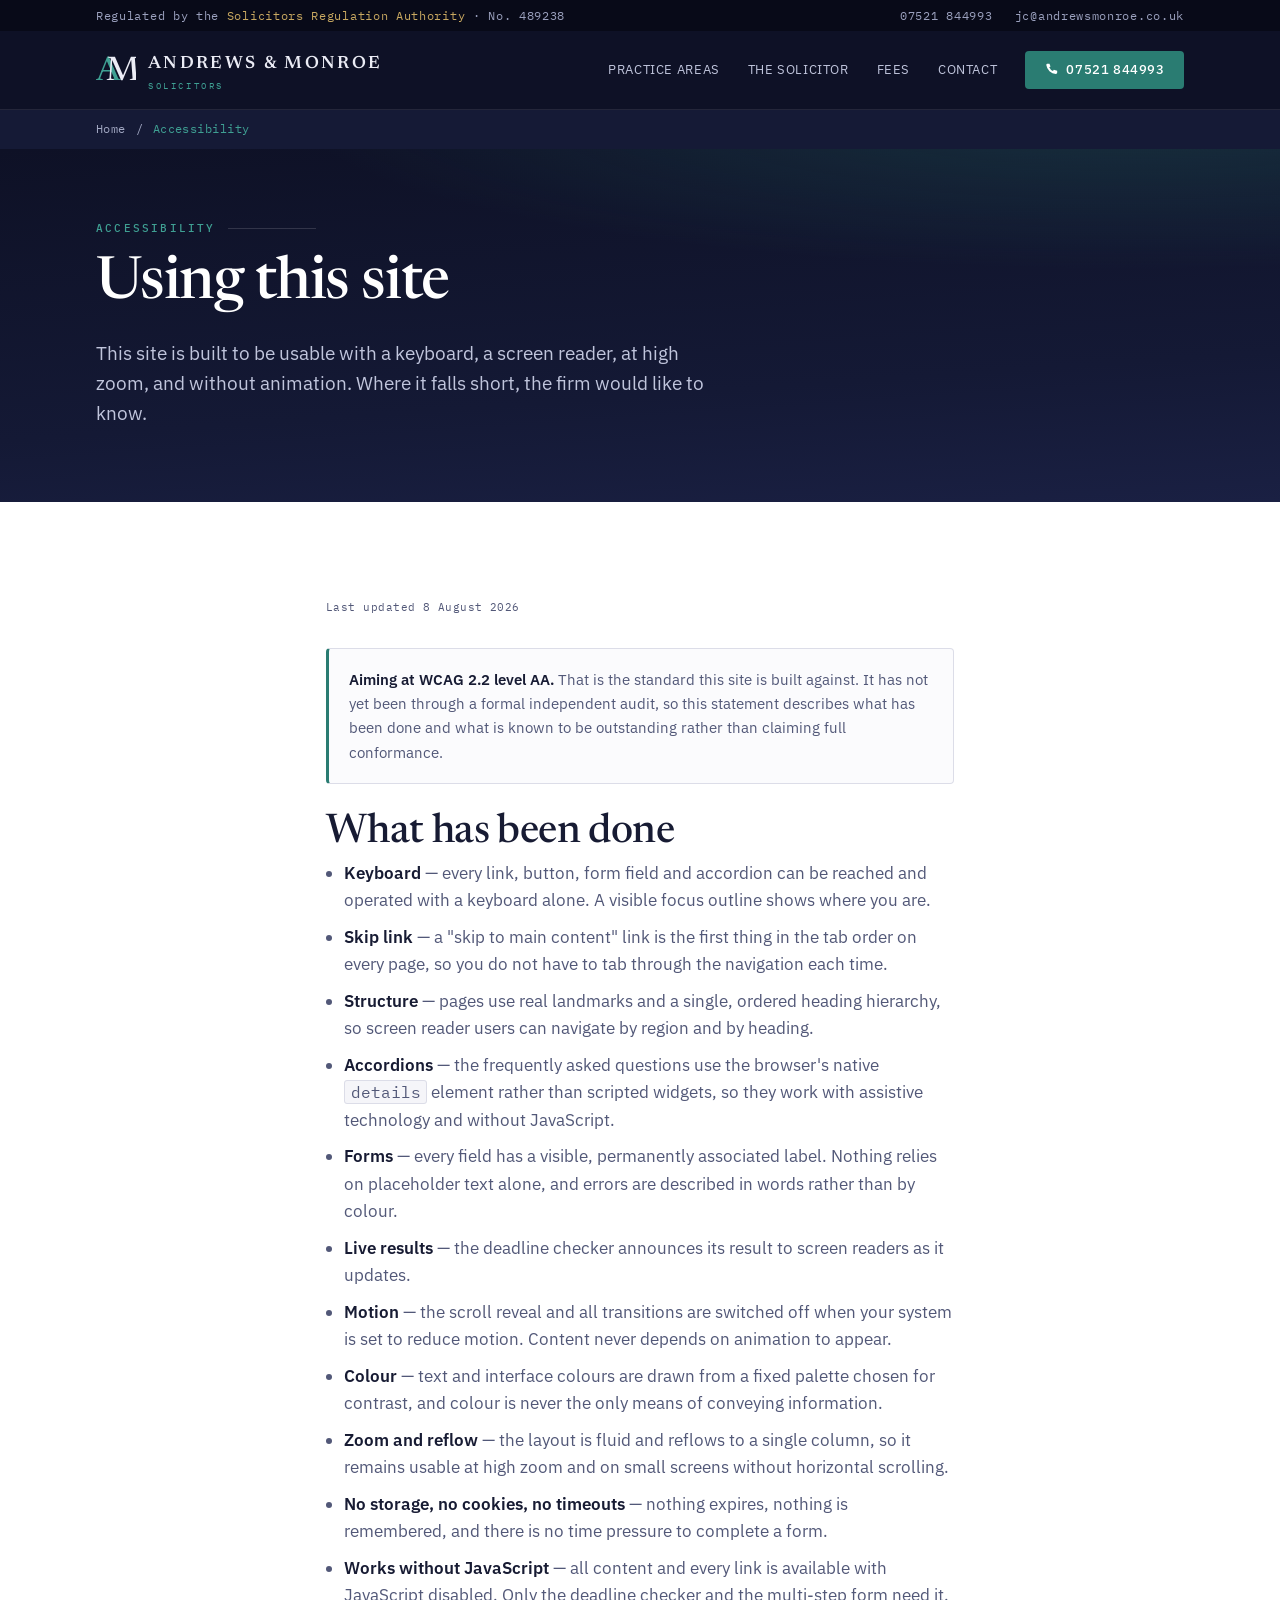
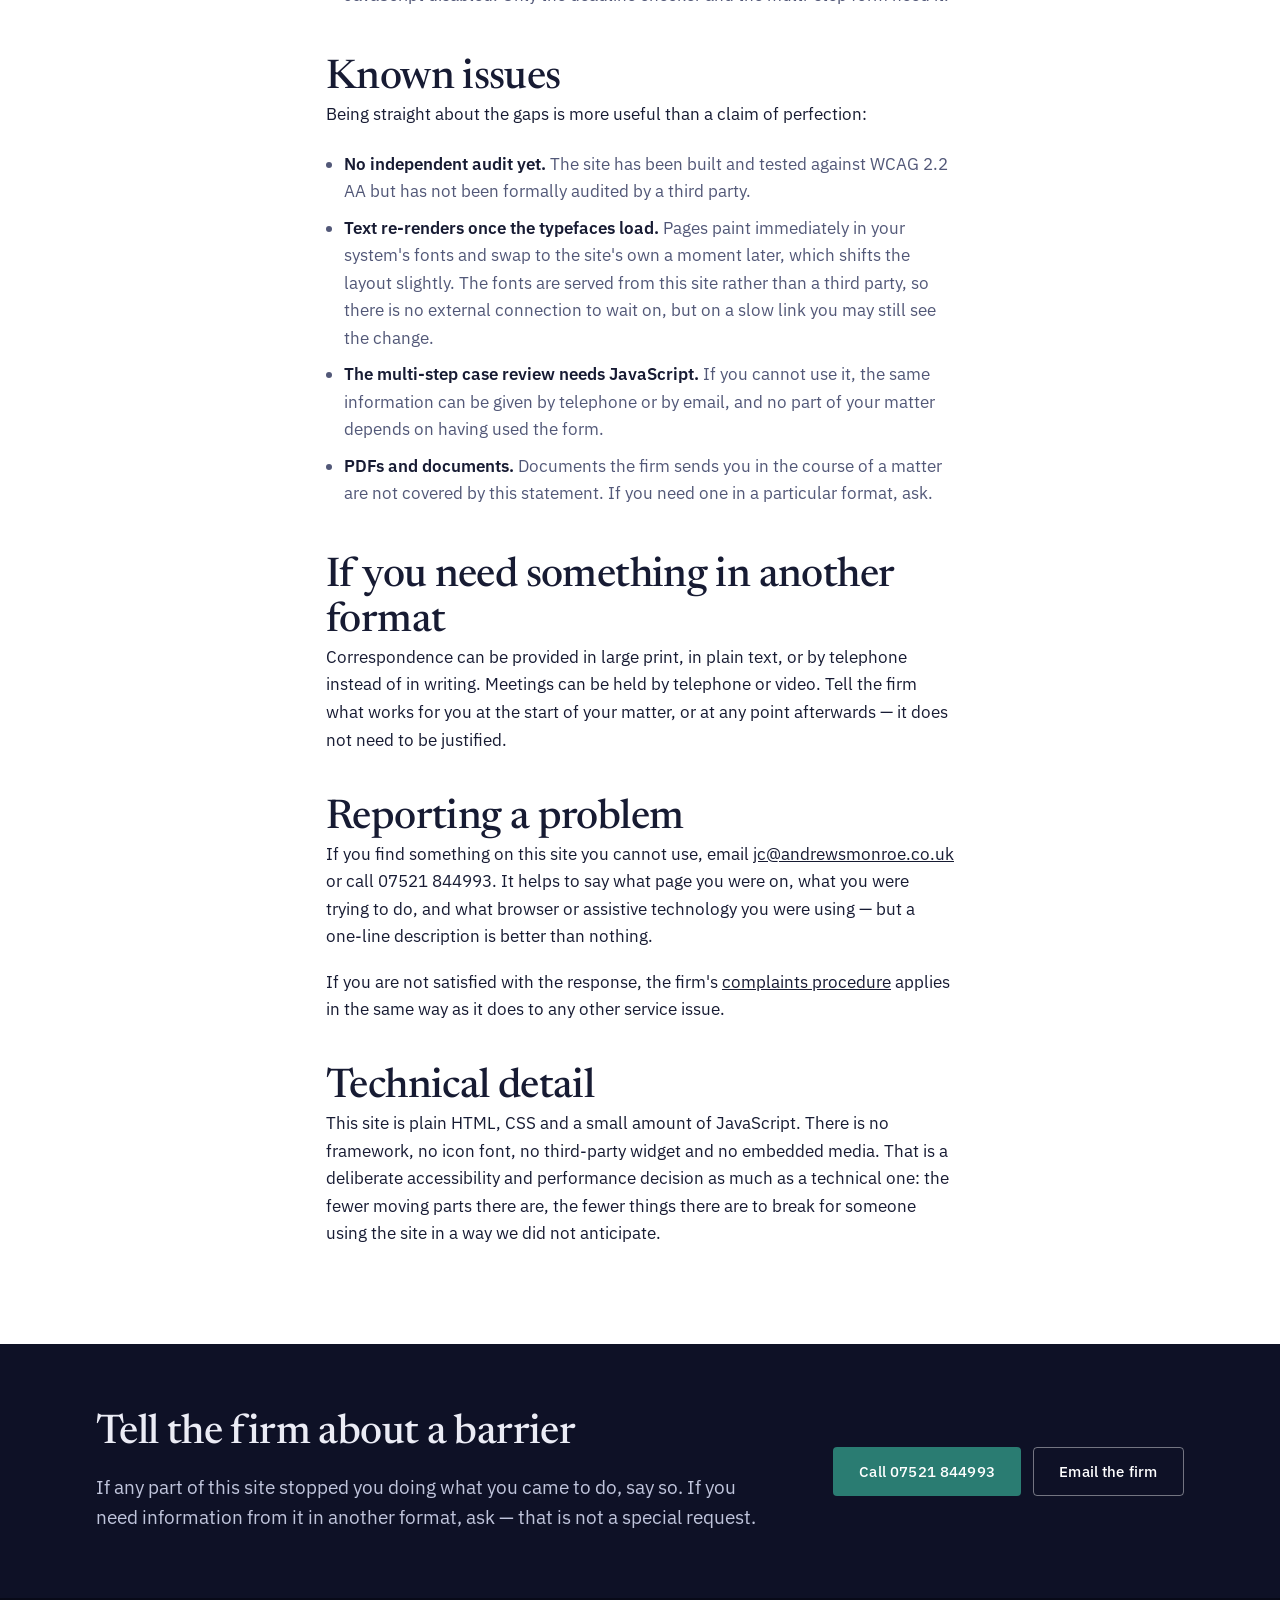
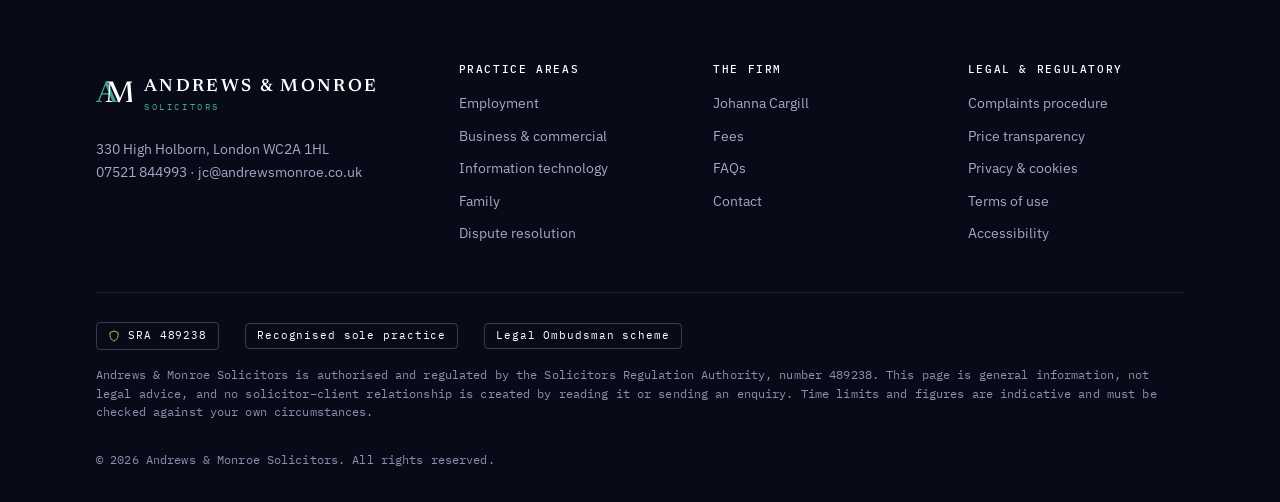
==== accessibility.html @ 08e60b7d "Preview build of the Andrews & Monroe site Ten static pages, shared stylesheet and behaviour, self-h" ====
<!DOCTYPE html>
<html lang="en-GB">
<head>
<meta charset="utf-8">
<meta name="viewport" content="width=device-width, initial-scale=1">
<title>Accessibility | Andrews &amp; Monroe Solicitors</title>
<meta name="description" content="Accessibility statement for the Andrews & Monroe Solicitors website: what has been done, what is known to be outstanding, and how to report a problem.">
<meta name="theme-color" content="#0E1126">
<link rel="canonical" href="https://julianshaw2000.github.io/andrews-monroe-preview/accessibility.html">
<!-- PREVIEW BUILD. Not the production markup: added at deploy time so an
     unfinished site carrying unverified regulatory content is never indexed
     under the firm's name. Remove when the content is signed off. -->
<meta name="robots" content="noindex,nofollow">

<meta property="og:type" content="website">
<meta property="og:site_name" content="Andrews &amp; Monroe Solicitors">
<meta property="og:title" content="Accessibility — Andrews &amp; Monroe Solicitors">
<meta property="og:description" content="What has been done to make this site usable, what is known to be outstanding, and how to tell the firm about a problem.">
<meta property="og:url" content="https://julianshaw2000.github.io/andrews-monroe-preview/accessibility.html">
<meta property="og:image" content="https://julianshaw2000.github.io/andrews-monroe-preview/assets/og-image.png">
<meta property="og:image:width" content="1200">
<meta property="og:image:height" content="630">
<meta property="og:image:alt" content="Andrews &amp; Monroe Solicitors, London. Regulated by the SRA, number 489238.">
<meta name="twitter:card" content="summary_large_image">

<link rel="icon" href="assets/favicon.svg" type="image/svg+xml">
<!-- Preload only the two faces used above the fold on every page: body
     text and the h1. The rest are discovered from assets/site.css. -->
<link rel="preload" href="assets/fonts/ibm-plex-sans-vf-latin.woff2" as="font" type="font/woff2" crossorigin>
<link rel="preload" href="assets/fonts/newsreader-vf-latin.woff2" as="font" type="font/woff2" crossorigin>
<link rel="stylesheet" href="assets/site.css">

<script type="application/ld+json">
{
  "@context":"https://schema.org",
  "@graph":[
    {
      "@type":"WebPage",
      "name":"Accessibility",
      "description":"Accessibility statement for the Andrews & Monroe Solicitors website: what has been done, what is known to be outstanding, and how to report a problem.",
      "url":"https://www.andrewsmonroe.co.uk/accessibility",
      "publisher":{"@type":"LegalService","name":"Andrews & Monroe Solicitors","identifier":"SRA 489238"}
    },
    {
      "@type":"BreadcrumbList",
      "itemListElement":[
        {"@type":"ListItem","position":1,"name":"Home","item":"https://www.andrewsmonroe.co.uk/"},
        {"@type":"ListItem","position":2,"name":"Accessibility","item":"https://www.andrewsmonroe.co.uk/accessibility"}
      ]
    }
  ]
}
</script>
</head>

<body>
<a class="skip" href="#main">Skip to main content</a>

<!-- role="region" so the SRA number and contact details are not
     orphaned outside every landmark on the page. -->
<div class="strip" role="region" aria-label="Regulatory and contact details">
  <div class="strip__in">
    <span>Regulated by the <b>Solicitors Regulation Authority</b> &middot; No. 489238</span>
    <span class="strip__right">
      <a href="tel:+447521844993">07521 844993</a>
      <a href="mailto:jc@andrewsmonroe.co.uk">jc@andrewsmonroe.co.uk</a>
    </span>
  </div>
</div>

<header class="bar">
  <div class="bar__in">
    <a class="brand" href="index.html" aria-label="Andrews and Monroe Solicitors — home">
      <svg class="mono-mark" width="40" height="34" viewBox="0 0 40 34" aria-hidden="true">
        <text x="0" y="27" font-size="34" fill="#3FA093">A</text>
        <text x="10" y="27" font-size="34" fill="currentColor">M</text>
      </svg>
      <span>
        <span class="brand__n">Andrews &amp; Monroe</span>
        <span class="brand__s">Solicitors</span>
      </span>
    </a>

    <button class="burger" id="burger" aria-expanded="false" aria-controls="nav" aria-label="Open menu"><i></i></button>

    <nav class="nav" id="nav" aria-label="Main">
      <a href="index.html#areas">Practice areas</a>
      <a href="index.html#bio">The solicitor</a>
      <a href="index.html#fees">Fees</a>
      <a href="index.html#contact">Contact</a>
      <a class="btn teal" href="tel:+447521844993">
        <svg width="13" height="13" viewBox="0 0 16 16" fill="currentColor" aria-hidden="true"><path d="M3.2 1h2.3l1.3 3.2-1.6 1a8.6 8.6 0 0 0 4.6 4.6l1-1.6L15 9.5v2.3c0 .9-.7 1.6-1.6 1.6A12.4 12.4 0 0 1 1.6 2.6C1.6 1.7 2.3 1 3.2 1Z"/></svg>
        07521 844993
      </a>
    </nav>
  </div>
</header>

<nav class="crumbs" aria-label="Breadcrumb">
  <ol>
    <li><a href="index.html">Home</a></li>
    <li aria-hidden="true">/</li>
    <li aria-current="page">Accessibility</li>
  </ol>
</nav>

<main id="main">

<section class="phero dark">
  <div class="shell">
    <p class="kicker">Accessibility</p>
    <h1>Using this site</h1>
    <p class="lede" style="margin-top:1.3rem;max-width:58ch">This site is built to be usable with a keyboard, a screen reader, at high zoom, and without animation. Where it falls short, the firm would like to know.</p>
  </div>
</section>

<section class="band white">
  <div class="shell legal rv">
    <!-- TODO(verify): set this to the real publication date at launch -->
    <p class="updated">Last updated 8 August 2026</p>

    <div class="box">
      <p><strong>Aiming at WCAG 2.2 level AA.</strong> That is the standard this site is built against. It has not yet
        been through a formal independent audit, so this statement describes what has been done and what is known to
        be outstanding rather than claiming full conformance.</p>
    </div>
    <!-- TODO(verify): once an independent audit has been carried out, replace the
         box above with a conformance statement naming the auditor and the date,
         and update the "known issues" list below with the real findings. -->

    <h2>What has been done</h2>
    <ul>
      <li><strong>Keyboard</strong> — every link, button, form field and accordion can be reached and operated with a keyboard alone. A visible focus outline shows where you are.</li>
      <li><strong>Skip link</strong> — a "skip to main content" link is the first thing in the tab order on every page, so you do not have to tab through the navigation each time.</li>
      <li><strong>Structure</strong> — pages use real landmarks and a single, ordered heading hierarchy, so screen reader users can navigate by region and by heading.</li>
      <li><strong>Accordions</strong> — the frequently asked questions use the browser's native <code>details</code> element rather than scripted widgets, so they work with assistive technology and without JavaScript.</li>
      <li><strong>Forms</strong> — every field has a visible, permanently associated label. Nothing relies on placeholder text alone, and errors are described in words rather than by colour.</li>
      <li><strong>Live results</strong> — the deadline checker announces its result to screen readers as it updates.</li>
      <li><strong>Motion</strong> — the scroll reveal and all transitions are switched off when your system is set to reduce motion. Content never depends on animation to appear.</li>
      <li><strong>Colour</strong> — text and interface colours are drawn from a fixed palette chosen for contrast, and colour is never the only means of conveying information.</li>
      <li><strong>Zoom and reflow</strong> — the layout is fluid and reflows to a single column, so it remains usable at high zoom and on small screens without horizontal scrolling.</li>
      <li><strong>No storage, no cookies, no timeouts</strong> — nothing expires, nothing is remembered, and there is no time pressure to complete a form.</li>
      <li><strong>Works without JavaScript</strong> — all content and every link is available with JavaScript disabled. Only the deadline checker and the multi-step form need it.</li>
    </ul>

    <h2>Known issues</h2>
    <p>Being straight about the gaps is more useful than a claim of perfection:</p>
    <ul>
      <li><strong>No independent audit yet.</strong> The site has been built and tested against WCAG 2.2 AA but has not been formally audited by a third party.</li>
      <li><strong>Text re-renders once the typefaces load.</strong> Pages paint immediately in your system's fonts and swap to the site's own a moment later, which shifts the layout slightly. The fonts are served from this site rather than a third party, so there is no external connection to wait on, but on a slow link you may still see the change.</li>
      <li><strong>The multi-step case review needs JavaScript.</strong> If you cannot use it, the same information can be given by telephone or by email, and no part of your matter depends on having used the form.</li>
      <li><strong>PDFs and documents.</strong> Documents the firm sends you in the course of a matter are not covered by this statement. If you need one in a particular format, ask.</li>
    </ul>

    <h2>If you need something in another format</h2>
    <p>Correspondence can be provided in large print, in plain text, or by telephone instead of in writing. Meetings
      can be held by telephone or video. Tell the firm what works for you at the start of your matter, or at any point
      afterwards — it does not need to be justified.</p>

    <h2>Reporting a problem</h2>
    <p>If you find something on this site you cannot use, email
      <a href="mailto:jc@andrewsmonroe.co.uk">jc@andrewsmonroe.co.uk</a> or call 07521 844993. It helps to say what
      page you were on, what you were trying to do, and what browser or assistive technology you were using — but a
      one-line description is better than nothing.</p>
    <p>If you are not satisfied with the response, the firm's <a href="complaints.html">complaints procedure</a> applies
      in the same way as it does to any other service issue.</p>

    <h2>Technical detail</h2>
    <p>This site is plain HTML, CSS and a small amount of JavaScript. There is no framework, no icon font, no
      third-party widget and no embedded media. That is a deliberate accessibility and performance decision as much as
      a technical one: the fewer moving parts there are, the fewer things there are to break for someone using the
      site in a way we did not anticipate.</p>

  </div>
</section>

<section class="band ink dark slim">
  <div class="shell endcta rv">
    <div>
      <h2>Tell the firm about a barrier</h2>
      <p class="lede" style="margin-top:1rem">If any part of this site stopped you doing what you came to do, say so. If you need information from it in another format, ask — that is not a special request.</p>
    </div>
    <div class="row">
      <a class="btn teal" href="tel:+447521844993">Call 07521 844993</a>
      <a class="btn line" href="mailto:jc@andrewsmonroe.co.uk">Email the firm</a>
    </div>
  </div>
</section>

</main>

<footer class="foot">
  <div class="shell">
    <div class="foot__g">
      <div class="foot__b">
        <a class="brand" href="index.html" style="color:#fff">
          <svg class="mono-mark" width="36" height="30" viewBox="0 0 40 34" aria-hidden="true">
            <text x="0" y="27" font-size="34" fill="#3FA093">A</text>
            <text x="10" y="27" font-size="34" fill="#ffffff">M</text>
          </svg>
          <span><span class="brand__n">Andrews &amp; Monroe</span><span class="brand__s">Solicitors</span></span>
        </a>
        <!-- TODO(verify): office address is disputed across the firm's own sources -->
        <p>330 High Holborn, London WC2A 1HL<br>
          <a href="tel:+447521844993">07521 844993</a> &middot;
          <a href="mailto:jc@andrewsmonroe.co.uk">jc@andrewsmonroe.co.uk</a></p>
      </div>

      <div>
        <h2>Practice areas</h2>
        <ul>
          <li><a href="employment.html">Employment</a></li>
          <li><a href="commercial.html">Business &amp; commercial</a></li>
          <li><a href="technology.html">Information technology</a></li>
          <li><a href="family.html">Family</a></li>
          <li><a href="disputes.html">Dispute resolution</a></li>
        </ul>
      </div>

      <div>
        <h2>The firm</h2>
        <ul>
          <li><a href="index.html#bio">Johanna Cargill</a></li>
          <li><a href="index.html#fees">Fees</a></li>
          <li><a href="index.html#faq">FAQs</a></li>
          <li><a href="index.html#contact">Contact</a></li>
        </ul>
      </div>

      <div>
        <h2>Legal &amp; regulatory</h2>
        <ul>
          <li><a href="complaints.html">Complaints procedure</a></li>
          <li><a href="index.html#fees">Price transparency</a></li>
          <li><a href="privacy.html">Privacy &amp; cookies</a></li>
          <li><a href="terms.html">Terms of use</a></li>
          <li><a href="accessibility.html">Accessibility</a></li>
        </ul>
      </div>
    </div>

    <div class="foot__law">
      <div class="foot__row">
        <span class="badge">
          <svg width="12" height="12" viewBox="0 0 24 24" fill="none" stroke="currentColor" stroke-width="2"><path d="M12 2 4 5v6c0 5 3.4 9.4 8 11 4.6-1.6 8-6 8-11V5l-8-3Z"/></svg>
          SRA 489238
        </span>
        <span class="badge">Recognised sole practice</span>
        <span class="badge">Legal Ombudsman scheme</span>
      </div>
      <p class="micro">Andrews &amp; Monroe Solicitors is authorised and regulated by the Solicitors Regulation
        Authority, number 489238. This page is general information, not legal advice, and no solicitor–client
        relationship is created by reading it or sending an enquiry. Time limits and figures are indicative and must be
        checked against your own circumstances.</p>
      <p class="micro">&copy; <span id="yr">2026</span> Andrews &amp; Monroe Solicitors. All rights reserved.</p>
    </div>
  </div>
</footer>

<nav class="dock" aria-label="Quick contact">
  <a class="d1" href="tel:+447521844993">
    <svg width="15" height="15" viewBox="0 0 16 16" fill="currentColor" aria-hidden="true"><path d="M3.2 1h2.3l1.3 3.2-1.6 1a8.6 8.6 0 0 0 4.6 4.6l1-1.6L15 9.5v2.3c0 .9-.7 1.6-1.6 1.6A12.4 12.4 0 0 1 1.6 2.6C1.6 1.7 2.3 1 3.2 1Z"/></svg>
    Call now
  </a>
  <a class="d2" href="index.html#intake">
    <svg width="15" height="15" viewBox="0 0 24 24" fill="none" stroke="currentColor" stroke-width="2" aria-hidden="true"><path d="M21 15a2 2 0 0 1-2 2H7l-4 4V5a2 2 0 0 1 2-2h14a2 2 0 0 1 2 2Z"/></svg>
    Case review
  </a>
</nav>

<script src="assets/site.js"></script>
</body>
</html>
---- assets/site.css ----
/* ============================================================
   ANDREWS & MONROE — SHARED STYLESHEET
   ------------------------------------------------------------
   Loaded by every page. Buildless: plain <link rel="stylesheet">.

   WHAT LIVES HERE
   Tokens, base type, layout primitives, and every component that
   appears on more than one page: header, breadcrumbs, buttons,
   form fields, FAQ accordion, interior two-column body, footer,
   mobile dock, scroll reveal.

   WHAT DOES NOT LIVE HERE
   Page-unique components stay in a <style> block on their own
   page, so nothing is downloaded that only one page uses:
     index.html       hero, trust row, intake wizard, credential
                      belt, practice-area cards, process, bio,
                      testimonials, fees table, contact list
     employment.html  the tribunal deadline checker (.tool)
   The homepage also overrides the type scale and band rhythm —
   see "HOMEPAGE OVERRIDES" in its own <style> block.

   TYPE SCALE
   The scale below is the *interior page* scale. The homepage
   deliberately runs larger; that is an override, not a bug.
   ============================================================ */

/* ---- 0. WEBFONTS ----
   Self-hosted. The site previously loaded these from Google Fonts, which
   made a third-party request on every page load and disclosed each
   visitor's IP address to Google before they had done anything. For a
   solicitor's site that is a privacy answer as much as a performance one.

   These are the exact files Google served, with Google's own
   unicode-range subsetting kept, so a browser still downloads only the
   ranges the page needs — about 264 KB of Latin for an English page, the
   same bytes as before, now from one origin instead of two.

   Newsreader and IBM Plex Sans are variable fonts: one file each covers
   weights 400-600, declared here as a range. IBM Plex Mono ships as
   static instances, so it keeps one face per weight. Newsreader's opsz
   axis is intact and font-optical-sizing defaults to auto, which is what
   gives the large headings their display cut.

   Regenerate with scratchpad/selfhost_fonts.py if a weight is ever added.
   Do not add a weight to the CSS without adding the file. */
@font-face{font-family:'IBM Plex Mono';font-style:normal;font-weight:400;font-display:swap;src:url(fonts/ibm-plex-mono-400-latin.woff2) format('woff2');unicode-range:U+0000-00FF, U+0131, U+0152-0153, U+02BB-02BC, U+02C6, U+02DA, U+02DC, U+0304, U+0308, U+0329, U+2000-206F, U+20AC, U+2122, U+2191, U+2193, U+2212, U+2215, U+FEFF, U+FFFD}
@font-face{font-family:'IBM Plex Mono';font-style:normal;font-weight:500;font-display:swap;src:url(fonts/ibm-plex-mono-500-latin.woff2) format('woff2');unicode-range:U+0000-00FF, U+0131, U+0152-0153, U+02BB-02BC, U+02C6, U+02DA, U+02DC, U+0304, U+0308, U+0329, U+2000-206F, U+20AC, U+2122, U+2191, U+2193, U+2212, U+2215, U+FEFF, U+FFFD}
@font-face{font-family:'IBM Plex Mono';font-style:normal;font-weight:400;font-display:swap;src:url(fonts/ibm-plex-mono-400-latin-ext.woff2) format('woff2');unicode-range:U+0100-02BA, U+02BD-02C5, U+02C7-02CC, U+02CE-02D7, U+02DD-02FF, U+0304, U+0308, U+0329, U+1D00-1DBF, U+1E00-1E9F, U+1EF2-1EFF, U+2020, U+20A0-20AB, U+20AD-20C0, U+2113, U+2C60-2C7F, U+A720-A7FF}
@font-face{font-family:'IBM Plex Mono';font-style:normal;font-weight:500;font-display:swap;src:url(fonts/ibm-plex-mono-500-latin-ext.woff2) format('woff2');unicode-range:U+0100-02BA, U+02BD-02C5, U+02C7-02CC, U+02CE-02D7, U+02DD-02FF, U+0304, U+0308, U+0329, U+1D00-1DBF, U+1E00-1E9F, U+1EF2-1EFF, U+2020, U+20A0-20AB, U+20AD-20C0, U+2113, U+2C60-2C7F, U+A720-A7FF}
@font-face{font-family:'IBM Plex Sans';font-style:normal;font-weight:400 600;font-display:swap;src:url(fonts/ibm-plex-sans-vf-latin.woff2) format('woff2');unicode-range:U+0000-00FF, U+0131, U+0152-0153, U+02BB-02BC, U+02C6, U+02DA, U+02DC, U+0304, U+0308, U+0329, U+2000-206F, U+20AC, U+2122, U+2191, U+2193, U+2212, U+2215, U+FEFF, U+FFFD}
@font-face{font-family:'IBM Plex Sans';font-style:normal;font-weight:400 600;font-display:swap;src:url(fonts/ibm-plex-sans-vf-latin-ext.woff2) format('woff2');unicode-range:U+0100-02BA, U+02BD-02C5, U+02C7-02CC, U+02CE-02D7, U+02DD-02FF, U+0304, U+0308, U+0329, U+1D00-1DBF, U+1E00-1E9F, U+1EF2-1EFF, U+2020, U+20A0-20AB, U+20AD-20C0, U+2113, U+2C60-2C7F, U+A720-A7FF}
@font-face{font-family:'Newsreader';font-style:italic;font-weight:400;font-display:swap;src:url(fonts/newsreader-400-italic-latin.woff2) format('woff2');unicode-range:U+0000-00FF, U+0131, U+0152-0153, U+02BB-02BC, U+02C6, U+02DA, U+02DC, U+0304, U+0308, U+0329, U+2000-206F, U+20AC, U+2122, U+2191, U+2193, U+2212, U+2215, U+FEFF, U+FFFD}
@font-face{font-family:'Newsreader';font-style:italic;font-weight:400;font-display:swap;src:url(fonts/newsreader-400-italic-latin-ext.woff2) format('woff2');unicode-range:U+0100-02BA, U+02BD-02C5, U+02C7-02CC, U+02CE-02D7, U+02DD-02FF, U+0304, U+0308, U+0329, U+1D00-1DBF, U+1E00-1E9F, U+1EF2-1EFF, U+2020, U+20A0-20AB, U+20AD-20C0, U+2113, U+2C60-2C7F, U+A720-A7FF}
@font-face{font-family:'Newsreader';font-style:normal;font-weight:400 600;font-display:swap;src:url(fonts/newsreader-vf-latin.woff2) format('woff2');unicode-range:U+0000-00FF, U+0131, U+0152-0153, U+02BB-02BC, U+02C6, U+02DA, U+02DC, U+0304, U+0308, U+0329, U+2000-206F, U+20AC, U+2122, U+2191, U+2193, U+2212, U+2215, U+FEFF, U+FFFD}
@font-face{font-family:'Newsreader';font-style:normal;font-weight:400 600;font-display:swap;src:url(fonts/newsreader-vf-latin-ext.woff2) format('woff2');unicode-range:U+0100-02BA, U+02BD-02C5, U+02C7-02CC, U+02CE-02D7, U+02DD-02FF, U+0304, U+0308, U+0329, U+1D00-1DBF, U+1E00-1E9F, U+1EF2-1EFF, U+2020, U+20A0-20AB, U+20AD-20C0, U+2113, U+2C60-2C7F, U+A720-A7FF}

/* ---- 1. TOKENS ----
   Palette taken from the firm's printed monogram — teal A,
   indigo M — with a restrained brass reserved exclusively for
   credential and regulatory marks. Do not use brass for buttons,
   headings or hovers. */
:root{
  --ink:#0E1126;
  --ink-2:#151A36;
  --navy:#1E2650;
  --navy-3:#2B3564;
  --teal:#2A7C72;
  --teal-lift:#3FA093;
  --teal-deep:#164D46;
  --brass:#A9863F;
  --brass-lift:#C9A961;

  --paper:#F5F5F9;
  --paper-2:#FBFBFD;
  --white:#fff;

  --text:#171B33;
  --slate:#525878;
  --slate-2:#8B90AC;
  --rule:#DCDDE8;
  --rule-2:rgba(255,255,255,.14);

  --amber:#8C5E13;
  --alert:#98302B;
  --ok:#1F6B5E;

  --serif:"Newsreader",Georgia,"Times New Roman",serif;
  --sans:"IBM Plex Sans",-apple-system,BlinkMacSystemFont,"Segoe UI",sans-serif;
  --mono:"IBM Plex Mono",ui-monospace,Menlo,monospace;

  --shell:1200px;
  --gut:clamp(20px,4.6vw,56px);
  --r:4px;
  --lift:0 1px 2px rgba(14,17,38,.05),0 24px 56px -24px rgba(14,17,38,.34);
  --lift-sm:0 1px 2px rgba(14,17,38,.06),0 10px 24px -14px rgba(14,17,38,.24);
}

*,*::before,*::after{box-sizing:border-box}
html{-webkit-text-size-adjust:100%;scroll-behavior:smooth}
body{
  margin:0;background:var(--paper);color:var(--text);
  font:400 17px/1.62 var(--sans);
  -webkit-font-smoothing:antialiased;
}
img{max-width:100%;display:block}
a{color:inherit}
:target{scroll-margin-top:118px}

/* ---- 2. TYPE ---- */
h1,h2,h3,h4{margin:0;font-family:var(--serif);font-weight:500;line-height:1.1}
h1{font-size:clamp(2.3rem,4.8vw,3.7rem);letter-spacing:-.02em}
h2{font-size:clamp(1.8rem,3.2vw,2.6rem);letter-spacing:-.015em}
h3{font-size:1.26rem;line-height:1.24}
h4{font-size:1.06rem}
p{margin:0 0 1.05em}
p:last-child{margin-bottom:0}
strong{font-weight:600}

/* Anything that is a number, deadline, reference or regulatory
   fact is set in mono. That rule carries meaning — keep it. */
.kicker{
  font:500 .69rem/1 var(--mono);text-transform:uppercase;letter-spacing:.2em;
  color:var(--teal);margin:0 0 1.1rem;display:flex;align-items:center;gap:.75rem;
}
.kicker::after{content:"";height:1px;flex:1;max-width:88px;background:var(--rule)}
.dark .kicker{color:var(--teal-lift)}
.dark .kicker::after{background:var(--rule-2)}

.lede{font-size:clamp(1.05rem,1.45vw,1.19rem);color:var(--slate);max-width:62ch}
.dark .lede{color:#C0C5DC}

/* CONTRAST RULE FOR --slate-2.
   #8B90AC gives about 3.1:1 on white — below the 4.5:1 WCAG AA needs
   for text this size — but about 6.4:1 on --ink. So it is a
   dark-background token only. On light backgrounds use --slate
   (#525878, about 6.2:1 on white) instead. Both already exist; no new
   token was added. If you set --slate-2 on a light background, that is
   an accessibility bug. */
.micro{font:400 .74rem/1.6 var(--mono);color:var(--slate);letter-spacing:.01em}
.dark .micro,.foot .micro{color:var(--slate-2)}

/* ---- 3. LAYOUT ----
   Sections alternate .band.white -> .band.paper -> .band.ink.
   Never two of the same in a row. */
.shell{max-width:var(--shell);margin:0 auto;padding-inline:var(--gut)}
.band{padding-block:clamp(56px,7.5vw,100px)}
.band.paper{background:var(--paper)}
.band.white{background:var(--white)}
.band.ink{background:var(--ink);color:#EBECF5}
.band.slim{padding-block:clamp(42px,5.2vw,68px)}
.dark{color:#EBECF5}
.head{max-width:66ch;margin-bottom:clamp(30px,4vw,50px)}
.head p{margin-top:1.05rem}

.skip{position:absolute;left:-9999px;background:var(--white);padding:.85rem 1.25rem;z-index:200}
.skip:focus{left:12px;top:12px}
:where(a,button,input,select,textarea,summary,[tabindex]):focus-visible{
  outline:2px solid var(--teal-lift);outline-offset:3px;border-radius:2px;
}

/* ---- 4. BUTTONS ---- */
.btn{
  display:inline-flex;align-items:center;justify-content:center;gap:.55rem;
  font:500 .95rem/1 var(--sans);letter-spacing:.01em;padding:1rem 1.6rem;
  border:1px solid transparent;border-radius:var(--r);cursor:pointer;text-decoration:none;
  transition:background .2s,color .2s,border-color .2s,transform .12s;
  /* A phone number broken across two lines reads as two numbers. Every
     label on this site is short enough that nowrap cannot overflow. */
  white-space:nowrap;
}
.btn:active{transform:translateY(1px)}
.btn.teal{background:var(--teal);color:#fff}
.btn.teal:hover{background:var(--teal-lift)}
.btn.dark-btn{background:var(--navy);color:#fff}
.btn.dark-btn:hover{background:var(--ink)}
.btn.line{background:transparent;color:#fff;border-color:rgba(255,255,255,.42)}
.btn.line:hover{background:rgba(255,255,255,.1);border-color:#fff}
.btn.line-dark{background:transparent;color:var(--navy);border-color:var(--rule)}
.btn.line-dark:hover{border-color:var(--navy);background:var(--paper-2)}
.btn.full{width:100%}
.btn[disabled]{opacity:.45;cursor:not-allowed}

/* ---- 5. MONOGRAM ---- */
.mono-mark text{font-family:var(--serif);font-weight:500}

/* ---- 6. UTILITY STRIP + HEADER ---- */
.strip{background:#080A18;color:#9BA1BE;font:400 .72rem/1 var(--mono);letter-spacing:.06em}
.strip__in{max-width:var(--shell);margin:0 auto;padding:.6rem var(--gut);display:flex;gap:1.4rem;align-items:center;flex-wrap:wrap}
.strip b{color:var(--brass-lift);font-weight:400}
.strip a{text-decoration:none}
.strip a:hover{color:#fff}
.strip__right,.strip__r{margin-left:auto;display:flex;gap:1.4rem}
@media (max-width:760px){.strip__right,.strip__r{display:none}}

.bar{position:sticky;top:0;z-index:60;background:var(--ink);border-bottom:1px solid rgba(255,255,255,.09)}
.bar__in{max-width:var(--shell);margin:0 auto;padding-inline:var(--gut);display:flex;align-items:center;gap:1.4rem;min-height:78px}
.brand{display:flex;align-items:center;gap:.75rem;text-decoration:none;color:#EBECF5;padding-block:10px}
.brand__n{font:600 1.12rem/1.05 var(--serif);text-transform:uppercase;letter-spacing:.13em;white-space:nowrap}
.brand__s{display:block;font:400 .58rem/1 var(--mono);letter-spacing:.28em;text-transform:uppercase;color:var(--teal-lift);margin-top:4px}

.nav{margin-left:auto;display:flex;align-items:center;gap:1.75rem}
.nav a{text-decoration:none;font-size:.84rem;letter-spacing:.045em;text-transform:uppercase;color:#C0C5DC;padding-block:8px;position:relative}
.nav a::after{content:"";position:absolute;inset:auto 0 0;height:1px;background:var(--teal-lift);transform:scaleX(0);transform-origin:left;transition:transform .26s cubic-bezier(.2,.7,.3,1)}
.nav a:hover{color:#fff}
.nav a:hover::after{transform:scaleX(1)}
.nav a[aria-current]{color:#fff}
.nav a[aria-current]::after{transform:scaleX(1)}
.nav .btn{padding:.72rem 1.15rem;font-size:.83rem}
.nav .btn::after{display:none}

.burger{display:none;margin-left:auto;width:44px;height:40px;background:none;border:1px solid rgba(255,255,255,.26);border-radius:var(--r);color:#EBECF5;cursor:pointer;align-items:center;justify-content:center}
.burger i{display:block;width:18px;height:1px;background:currentColor;position:relative}
.burger i::before,.burger i::after{content:"";position:absolute;left:0;width:18px;height:1px;background:currentColor}
.burger i::before{top:-6px}.burger i::after{top:6px}
@media (max-width:1000px){
  .nav{display:none;position:absolute;top:100%;left:0;right:0;background:var(--ink);flex-direction:column;align-items:stretch;gap:0;padding:.4rem var(--gut) 1.4rem;border-bottom:1px solid rgba(255,255,255,.12)}
  .nav.open{display:flex}
  .nav a{font-size:.98rem;padding:.9rem 0;border-bottom:1px solid rgba(255,255,255,.08);text-transform:none;letter-spacing:0}
  .nav a::after{display:none}
  .nav .btn{margin-top:1.1rem;justify-content:center;font-size:.95rem;padding:.95rem}
  .burger{display:flex}
}

/* ---- 7. BREADCRUMBS (interior pages) ---- */
.crumbs{background:var(--ink-2);color:#A3A9C4;font:400 .74rem/1 var(--mono);letter-spacing:.04em}
.crumbs ol{max-width:var(--shell);margin:0 auto;padding:.85rem var(--gut);list-style:none;display:flex;gap:.6rem;flex-wrap:wrap}
.crumbs a{text-decoration:none}
.crumbs a:hover{color:#fff}
.crumbs li[aria-current]{color:var(--teal-lift)}

/* ---- 8. INTERIOR PAGE HERO ---- */
.phero{
  position:relative;overflow:hidden;color:#EBECF5;
  background:
    radial-gradient(110% 80% at 88% -14%,rgba(42,124,114,.3),transparent 60%),
    linear-gradient(176deg,var(--ink),#141935 66%,#1A2043);
  padding-block:clamp(46px,5.8vw,80px) clamp(46px,5.8vw,80px);
}
.phero__g{display:grid;gap:clamp(34px,4.4vw,58px);grid-template-columns:minmax(0,1.05fr) minmax(0,.95fr);align-items:start}
@media (max-width:1040px){.phero__g{grid-template-columns:1fr}}
.phero h1{color:#fff}
.phero .cta{display:flex;flex-wrap:wrap;gap:.7rem;margin-top:1.9rem}
.chips{margin:2.2rem 0 0;padding:0;list-style:none;display:flex;flex-wrap:wrap;gap:.45rem}
.chips li{font:400 .74rem/1 var(--mono);letter-spacing:.05em;border:1px solid var(--rule-2);border-radius:var(--r);padding:.5rem .7rem;color:#C0C5DC}

/* ---- 9. CARD IN THE HERO'S SECOND COLUMN ----
   .tool is the shell; employment.html fills it with the deadline
   checker, the other practice pages fill it with static "at a
   glance" content via .facts. */
.tool{background:var(--white);color:var(--text);border-radius:var(--r);box-shadow:var(--lift);overflow:hidden}
.tool__t{padding:1.4rem 1.55rem 1.15rem;border-bottom:1px solid var(--rule)}
.tool__t h2{font-size:1.45rem}
.tool__t p{margin:.55rem 0 0;font-size:.91rem;color:var(--slate);line-height:1.52}
.tool__b{padding:1.45rem 1.55rem}
.tool__f{background:var(--paper);border-top:1px solid var(--rule);padding:.9rem 1.55rem}
.tool__f p{margin:0;font:400 .71rem/1.6 var(--mono);color:var(--slate)}

/* static "at a glance" list used in place of an interactive tool */
.facts{margin:0;padding:0;list-style:none}
.facts li{padding:.85rem 0;border-top:1px solid var(--rule)}
.facts li:first-child{border-top:0;padding-top:0}
.facts li:last-child{padding-bottom:0}
.facts b{display:block;font:400 .64rem/1 var(--mono);text-transform:uppercase;letter-spacing:.13em;color:var(--slate);margin-bottom:.45rem;font-weight:400}
.facts span{font-size:.93rem;color:var(--slate);line-height:1.55;display:block}
.facts em{font-style:normal;font-family:var(--mono);color:var(--navy)}

/* ---- 10. FORM FIELDS ---- */
.field{display:block;margin-bottom:1.05rem}
.field__l{display:block;font:500 .67rem/1 var(--mono);text-transform:uppercase;letter-spacing:.14em;color:var(--slate);margin-bottom:.5rem}
.field input,.field select,.field textarea{
  width:100%;font:400 1rem/1.4 var(--sans);color:var(--text);background:var(--paper-2);
  border:1px solid var(--rule);border-radius:var(--r);padding:.8rem .85rem;
  transition:border-color .18s,background .18s;
}
.field input:hover,.field select:hover,.field textarea:hover{border-color:var(--slate-2)}
.field input:focus,.field select:focus,.field textarea:focus{background:#fff;border-color:var(--teal)}
.field textarea{min-height:100px;resize:vertical}
.pair{display:grid;grid-template-columns:1fr 1fr;gap:1rem}
@media (max-width:520px){.pair{grid-template-columns:1fr}}
.row{display:flex;gap:.6rem;margin-top:.3rem}
.row .btn{flex:1}
.err{font:400 .82rem/1.4 var(--sans);color:var(--alert);margin-top:-.4rem;margin-bottom:.9rem;display:none}
.err.on{display:block}

/* ---- 11. DEADLINE VERDICT ----
   Shared by the homepage intake wizard and the employment
   deadline checker. Each page sets its own margin and its own
   show/hide mechanism. */
.verdict{border:1px solid var(--rule);border-left:3px solid var(--teal);border-radius:var(--r);padding:1.1rem 1.15rem;background:var(--paper-2)}
.verdict.soon{border-left-color:var(--brass)}
.verdict.crit,.verdict.past{border-left-color:var(--alert)}
.verdict__l{font:500 .66rem/1 var(--mono);text-transform:uppercase;letter-spacing:.14em;color:var(--slate);margin-bottom:.5rem}
.verdict__d{font:500 clamp(1.35rem,3vw,1.8rem)/1.12 var(--serif)}
.verdict__c{display:inline-flex;align-items:baseline;gap:.4rem;margin-top:.75rem;padding:.4rem .68rem;border-radius:var(--r);font:400 .8rem/1 var(--mono);background:rgba(42,124,114,.1);color:var(--teal-deep)}
.verdict__c b{font:500 1.02rem/1 var(--mono)}
.verdict.soon .verdict__c{background:rgba(169,134,63,.14);color:var(--amber)}
.verdict.crit .verdict__c,.verdict.past .verdict__c{background:rgba(152,48,43,.1);color:var(--alert)}
.verdict p{margin:.85rem 0 0;font-size:.87rem;color:var(--slate);line-height:1.55}
.verdict .row{display:flex;gap:.55rem;margin-top:1.05rem;flex-wrap:wrap}

/* ---- 12. TWO-COLUMN INTERIOR BODY ---- */
.split{display:grid;gap:clamp(32px,4.4vw,64px);grid-template-columns:minmax(0,1fr) minmax(0,320px);align-items:start}
@media (max-width:940px){.split{grid-template-columns:1fr}}
.prose h2{margin-top:0}
.prose h3{margin:2.2rem 0 .8rem}
.prose ul{margin:0 0 1.2rem;padding:0;list-style:none}
.prose ul li{padding:.42rem 0 .42rem 1.3rem;position:relative;border-bottom:1px solid var(--rule);color:var(--slate)}
.prose ul li::before{content:"";position:absolute;left:0;top:1.05em;width:7px;height:1px;background:var(--teal)}
.prose ul li strong{color:var(--text)}

/* Grids use 1px gaps over a --rule background to make hairline
   dividers. No border on the children. */
.aside{position:sticky;top:104px;display:grid;gap:1px;background:var(--rule);border:1px solid var(--rule)}
@media (max-width:940px){.aside{position:static}}
.aside > div{background:var(--white);padding:1.3rem 1.35rem}
/* h3, not h4: the sidebar sits beside a section whose heading is an h2,
   so h3 keeps the document outline from skipping a level. The visual
   size is set here and owes nothing to the tag. */
.aside h3{font:500 .67rem/1 var(--mono);text-transform:uppercase;letter-spacing:.15em;color:var(--slate);margin-bottom:.9rem}
.aside ul{margin:0;padding:0;list-style:none;font-size:.93rem}
.aside li{padding:.42rem 0;border-top:1px solid var(--rule)}
.aside li:first-child{border-top:0}
.aside a{text-decoration:none;color:var(--navy)}
.aside a:hover{color:var(--teal-deep)}
/* "Reviewed by" credit. The alt is empty on purpose: the solicitor's name
   and SRA number sit next to it in text, so announcing the image as well
   would just repeat them. */
.byline{display:flex;align-items:center;gap:.8rem}
/* The hairline ring matters: the portrait was shot on white, so against a
   white card the circular crop is invisible and the head appears to float.
   1px of --rule is the same divider language used everywhere else. */
.byline img{width:46px;height:46px;flex:none;border-radius:50%;object-fit:cover;background:var(--paper);box-shadow:0 0 0 1px var(--rule)}

.aside .call{background:var(--navy);color:#fff}
.aside .call h3{color:rgba(255,255,255,.6)}
.aside .call p{font-size:.9rem;color:#C0C5DC;margin-bottom:1rem}

/* ---- 13. TWO AUDIENCES ---- */
.who{display:grid;gap:1px;background:var(--rule);border:1px solid var(--rule);grid-template-columns:1fr 1fr}
@media (max-width:760px){.who{grid-template-columns:1fr}}
.who > div{background:var(--white);padding:1.7rem 1.6rem}
.who h3{margin-bottom:.9rem}
.who ul{margin:0;padding:0;list-style:none;font-size:.93rem;color:var(--slate)}
.who li{padding:.36rem 0 .36rem 1rem;position:relative;border-top:1px solid var(--rule)}
.who li:first-child{border-top:0}
.who li::before{content:"";position:absolute;left:0;top:.95em;width:5px;height:1px;background:var(--teal)}

/* ---- 14. FAQ ---- */
.faq{max-width:840px}
.faq details{border-top:1px solid var(--rule);background:transparent}
.faq details:last-of-type{border-bottom:1px solid var(--rule)}
.faq summary{
  list-style:none;cursor:pointer;padding:1.22rem 2.4rem 1.22rem 0;position:relative;
  font:500 1.05rem/1.4 var(--sans);color:var(--navy);
}
.faq summary::-webkit-details-marker{display:none}
.faq summary::after{
  content:"";position:absolute;right:.35rem;top:1.6rem;width:11px;height:11px;
  border-right:1.5px solid var(--teal);border-bottom:1.5px solid var(--teal);
  transform:rotate(45deg);transition:transform .24s;
}
.faq details[open] summary::after{transform:rotate(225deg)}
.faq summary:hover{color:var(--teal-deep)}
.faq__a{padding:0 3rem 1.4rem 0;color:var(--slate);font-size:.97rem}
.faq__a p{margin-bottom:.8rem}

/* ---- 15. END CTA BAND ---- */
.endcta{display:grid;gap:2rem;grid-template-columns:1fr auto;align-items:center}
@media (max-width:820px){.endcta{grid-template-columns:1fr}}
.endcta .row{display:flex;gap:.7rem;flex-wrap:wrap;margin-top:0}

/* ---- 16. LONG-FORM REGULATORY PAGES ---- */
.legal{max-width:74ch}
.legal h2{margin-top:2.6rem}
.legal h2:first-of-type{margin-top:0}
.legal h3{margin:1.9rem 0 .7rem}
.legal ul,.legal ol{margin:0 0 1.2rem;padding-left:1.15rem;color:var(--slate)}
.legal li{padding:.28rem 0}
.legal li strong{color:var(--text)}
.legal table{margin-bottom:1.4rem}
.legal .box{border:1px solid var(--rule);border-left:3px solid var(--teal);border-radius:var(--r);background:var(--paper-2);padding:1.15rem 1.25rem;margin:1.6rem 0}
.legal .box p{font-size:.94rem;color:var(--slate)}
.legal .box p strong{color:var(--text)}
.updated{font:400 .71rem/1.6 var(--mono);color:var(--slate);letter-spacing:.04em;margin-bottom:2rem}
code{font:400 .92em/1.4 var(--mono);background:var(--paper);border:1px solid var(--rule);border-radius:3px;padding:.08em .35em}
.legal .box code{background:var(--white)}

table{width:100%;border-collapse:collapse;font-size:.94rem}
caption{text-align:left;font:400 .67rem/1 var(--mono);text-transform:uppercase;letter-spacing:.14em;color:var(--slate);padding-bottom:.85rem}
th,td{text-align:left;padding:.88rem .55rem;border-bottom:1px solid var(--rule);vertical-align:top}
th{font:400 .68rem/1.3 var(--mono);text-transform:uppercase;letter-spacing:.12em;color:var(--slate)}
tbody tr:last-child td{border-bottom:0}

/* ---- 17. FOOTER ---- */
.foot{background:#080A18;color:#A3A9C4;padding-block:clamp(44px,5.5vw,66px) 2rem;font-size:.9rem}
.foot__g{display:grid;gap:2.4rem;grid-template-columns:minmax(0,1.5fr) repeat(3,minmax(0,1fr));padding-bottom:2.4rem;border-bottom:1px solid rgba(255,255,255,.1)}
@media (max-width:900px){.foot__g{grid-template-columns:1fr 1fr}.foot__b{grid-column:1/-1}}
/* h2, not h4: the footer is its own contentinfo landmark and carries no
   higher heading, so starting at h4 would skip levels in the outline. */
.foot h2{font:500 .67rem/1 var(--mono);text-transform:uppercase;letter-spacing:.15em;color:#fff;margin-bottom:1rem}
.foot ul{margin:0;padding:0;list-style:none}
.foot li{margin-bottom:.58rem}
.foot a{text-decoration:none}
.foot a:hover{color:#fff}
.foot__b p{margin-top:1.05rem;max-width:46ch;font-size:.87rem;line-height:1.65}
.foot__law{padding-top:1.8rem;display:grid;gap:1rem}
.badge{display:inline-flex;align-items:center;gap:.5rem;font:400 .69rem/1 var(--mono);letter-spacing:.08em;border:1px solid rgba(255,255,255,.2);border-radius:var(--r);padding:.42rem .7rem;color:#fff}
.badge svg{color:var(--brass-lift)}
.foot__row{display:flex;flex-wrap:wrap;gap:.7rem 1.6rem;align-items:center}

/* ---- 18. STICKY MOBILE ACTION BAR ---- */
.dock{
  position:fixed;left:0;right:0;bottom:0;z-index:70;display:none;gap:1px;
  background:rgba(255,255,255,.14);
  padding-bottom:env(safe-area-inset-bottom);
  box-shadow:0 -8px 28px -10px rgba(14,17,38,.4);
}
.dock a{
  flex:1;display:flex;align-items:center;justify-content:center;gap:.5rem;
  padding:1rem .6rem;text-decoration:none;font:500 .9rem/1 var(--sans);
}
.dock .d1{background:var(--teal);color:#fff}
.dock .d2{background:var(--ink);color:#fff}
@media (max-width:780px){
  .dock{display:flex}
  body{padding-bottom:60px}
}

/* ---- 19. REVEAL / MOTION ---- */
.rv{opacity:0;transform:translateY(18px);transition:opacity .62s ease,transform .62s cubic-bezier(.2,.7,.3,1)}
.rv.in{opacity:1;transform:none}
@media (prefers-reduced-motion:reduce){
  *,*::before,*::after{animation-duration:.001ms!important;transition-duration:.001ms!important;scroll-behavior:auto!important}
  .rv{opacity:1;transform:none}
}
@media print{.bar,.dock,.strip,.intake{display:none}body{background:#fff;color:#000}}
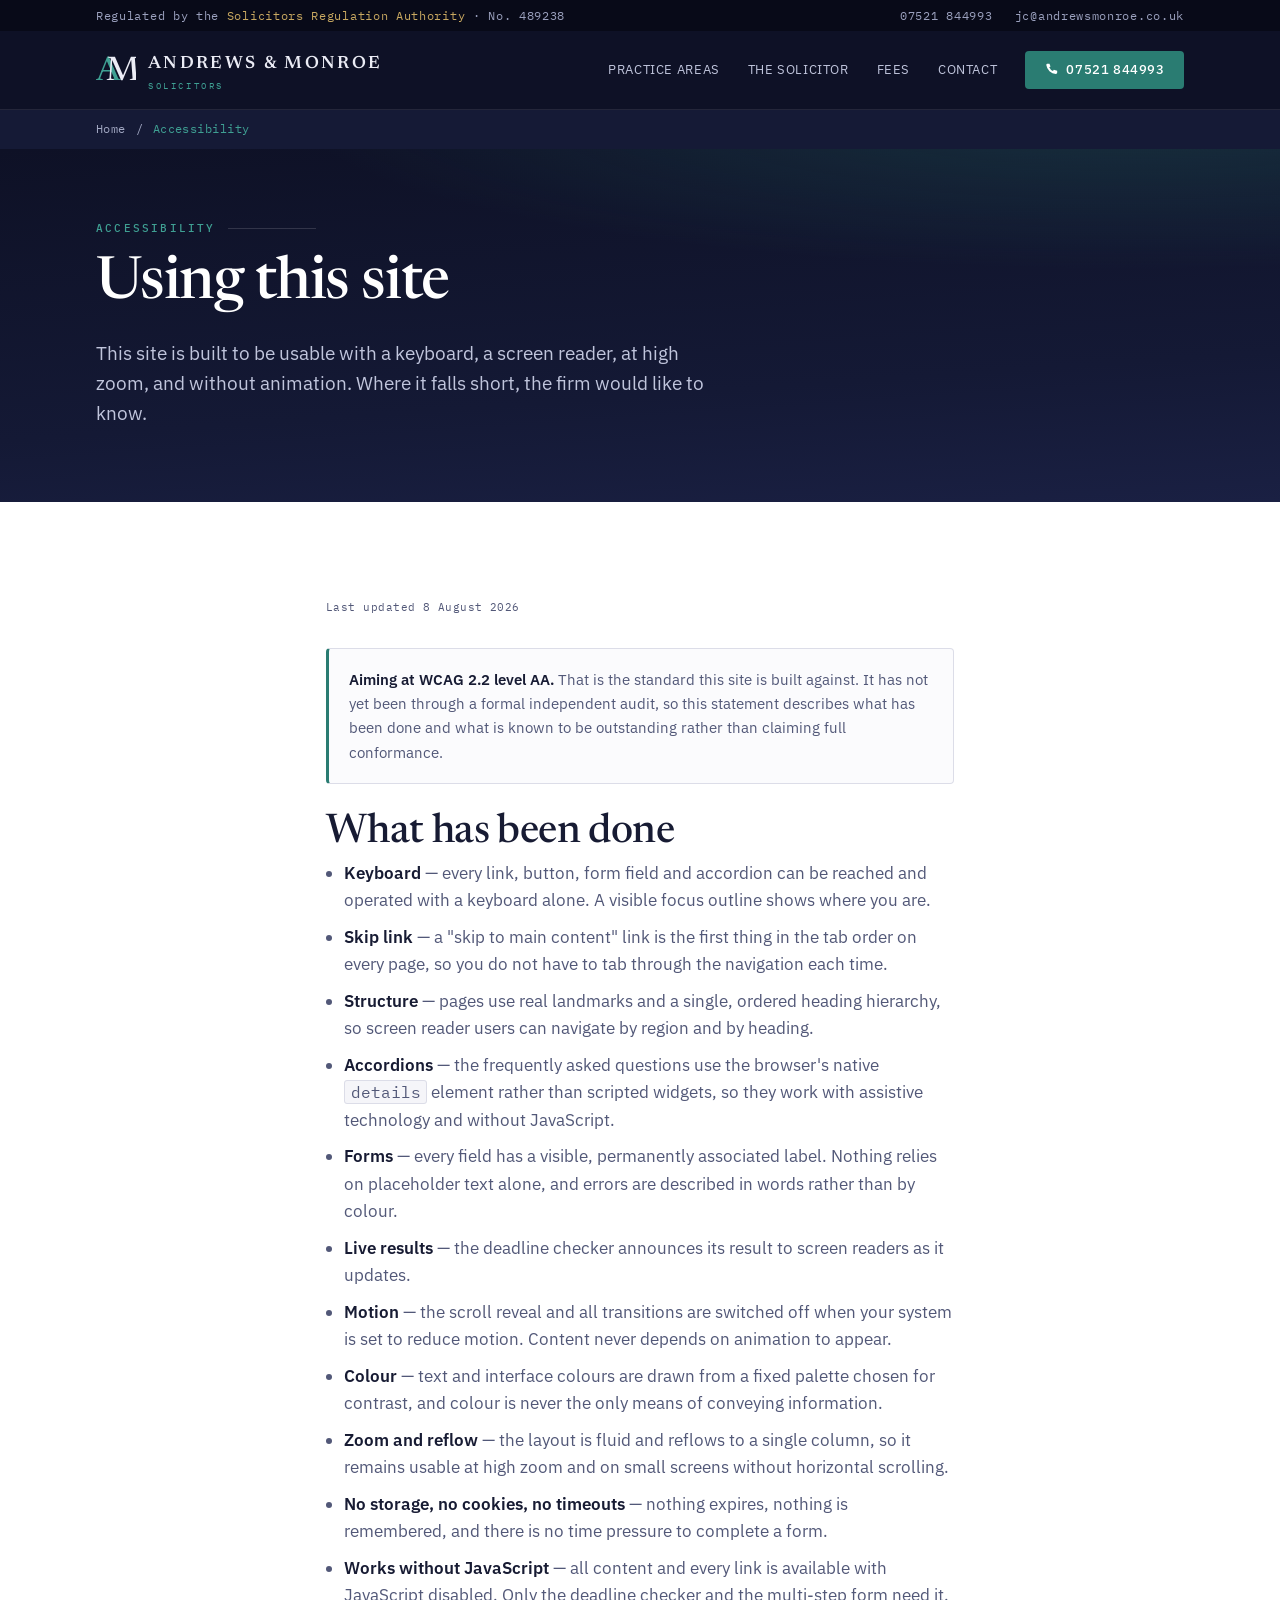
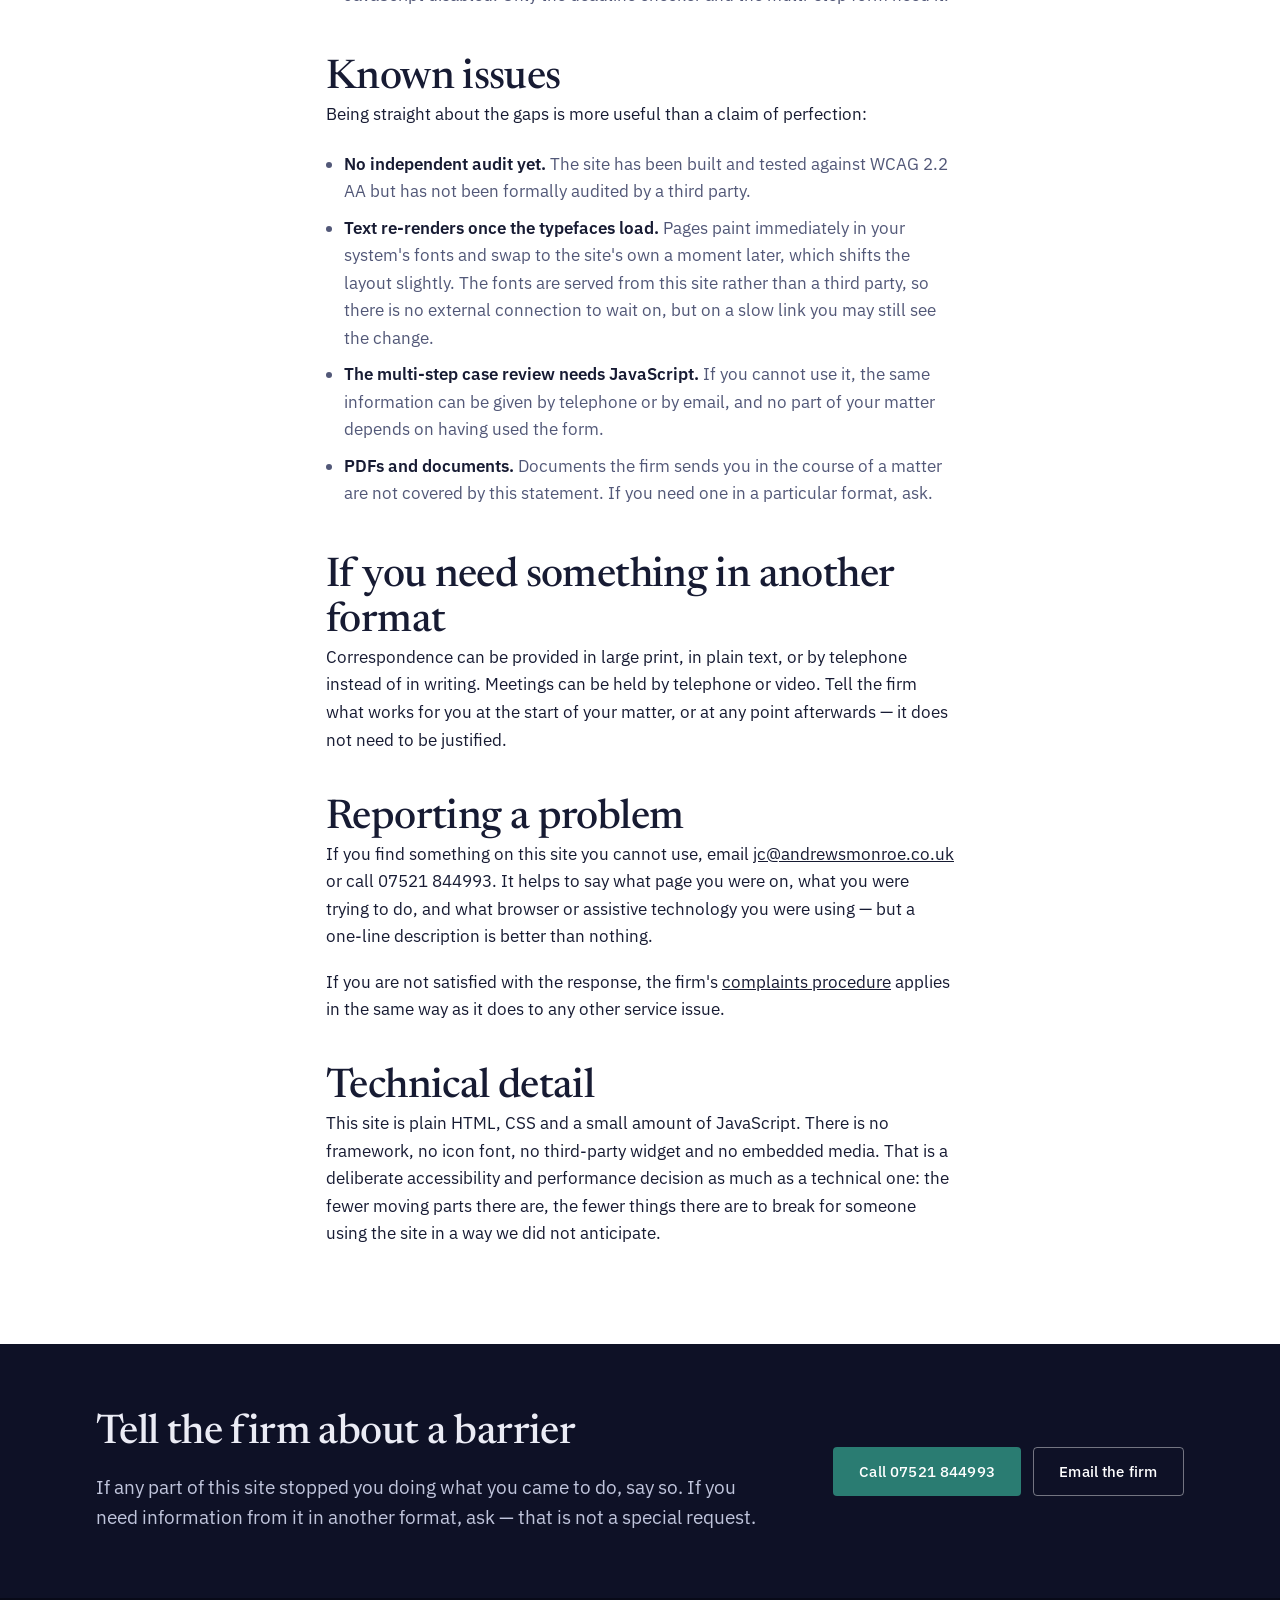
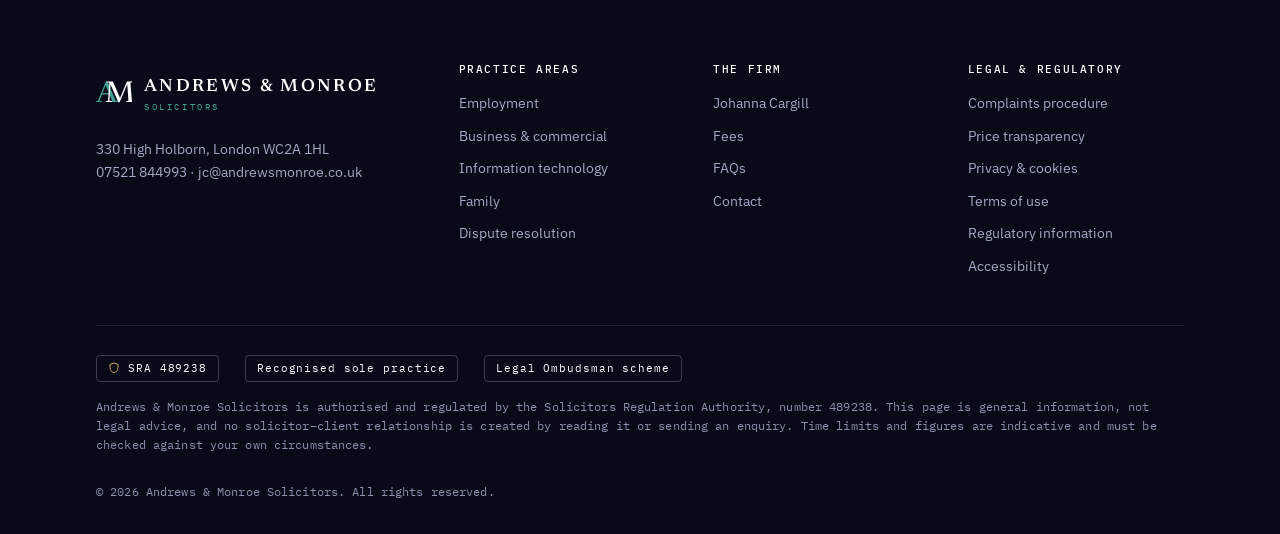
==== commit ea1ad47a: "Add regulatory disclosures required of UK law firms Adds regulatory.html covering the SRA Transparen" ====
--- a/accessibility.html
+++ b/accessibility.html
@@ -6,7 +6,7 @@
 <title>Accessibility | Andrews &amp; Monroe Solicitors</title>
 <meta name="description" content="Accessibility statement for the Andrews & Monroe Solicitors website: what has been done, what is known to be outstanding, and how to report a problem.">
 <meta name="theme-color" content="#0E1126">
-<link rel="canonical" href="https://julianshaw2000.github.io/andrews-monroe-preview/accessibility.html">
+<link rel="canonical" href="https://julianshaw2000.github.io/andrews-monroe-demo/accessibility.html">
 <!-- PREVIEW BUILD. Not the production markup: added at deploy time so an
      unfinished site carrying unverified regulatory content is never indexed
      under the firm's name. Remove when the content is signed off. -->
@@ -16,8 +16,8 @@
 <meta property="og:site_name" content="Andrews &amp; Monroe Solicitors">
 <meta property="og:title" content="Accessibility — Andrews &amp; Monroe Solicitors">
 <meta property="og:description" content="What has been done to make this site usable, what is known to be outstanding, and how to tell the firm about a problem.">
-<meta property="og:url" content="https://julianshaw2000.github.io/andrews-monroe-preview/accessibility.html">
-<meta property="og:image" content="https://julianshaw2000.github.io/andrews-monroe-preview/assets/og-image.png">
+<meta property="og:url" content="https://julianshaw2000.github.io/andrews-monroe-demo/accessibility.html">
+<meta property="og:image" content="https://julianshaw2000.github.io/andrews-monroe-demo/assets/og-image.png">
 <meta property="og:image:width" content="1200">
 <meta property="og:image:height" content="630">
 <meta property="og:image:alt" content="Andrews &amp; Monroe Solicitors, London. Regulated by the SRA, number 489238.">
@@ -234,6 +234,7 @@
           <li><a href="index.html#fees">Price transparency</a></li>
           <li><a href="privacy.html">Privacy &amp; cookies</a></li>
           <li><a href="terms.html">Terms of use</a></li>
+          <li><a href="regulatory.html">Regulatory information</a></li>
           <li><a href="accessibility.html">Accessibility</a></li>
         </ul>
       </div>
--- a/assets/site.css
+++ b/assets/site.css
@@ -382,6 +382,11 @@
 .legal .box p{font-size:.94rem;color:var(--slate)}
 .legal .box p strong{color:var(--text)}
 .updated{font:400 .71rem/1.6 var(--mono);color:var(--slate);letter-spacing:.04em;margin-bottom:2rem}
+/* A required disclosure whose value the firm has not supplied yet. Styled to
+   look unfinished on purpose — a blank cell reads as "nothing to declare",
+   which for insurance or VAT would be a false statement rather than a gap. */
+.pending{font-family:var(--mono);font-size:.86rem;color:var(--amber)}
+.pending::before{content:"⚠ ";font-family:var(--sans)}
 code{font:400 .92em/1.4 var(--mono);background:var(--paper);border:1px solid var(--rule);border-radius:3px;padding:.08em .35em}
 .legal .box code{background:var(--white)}
 
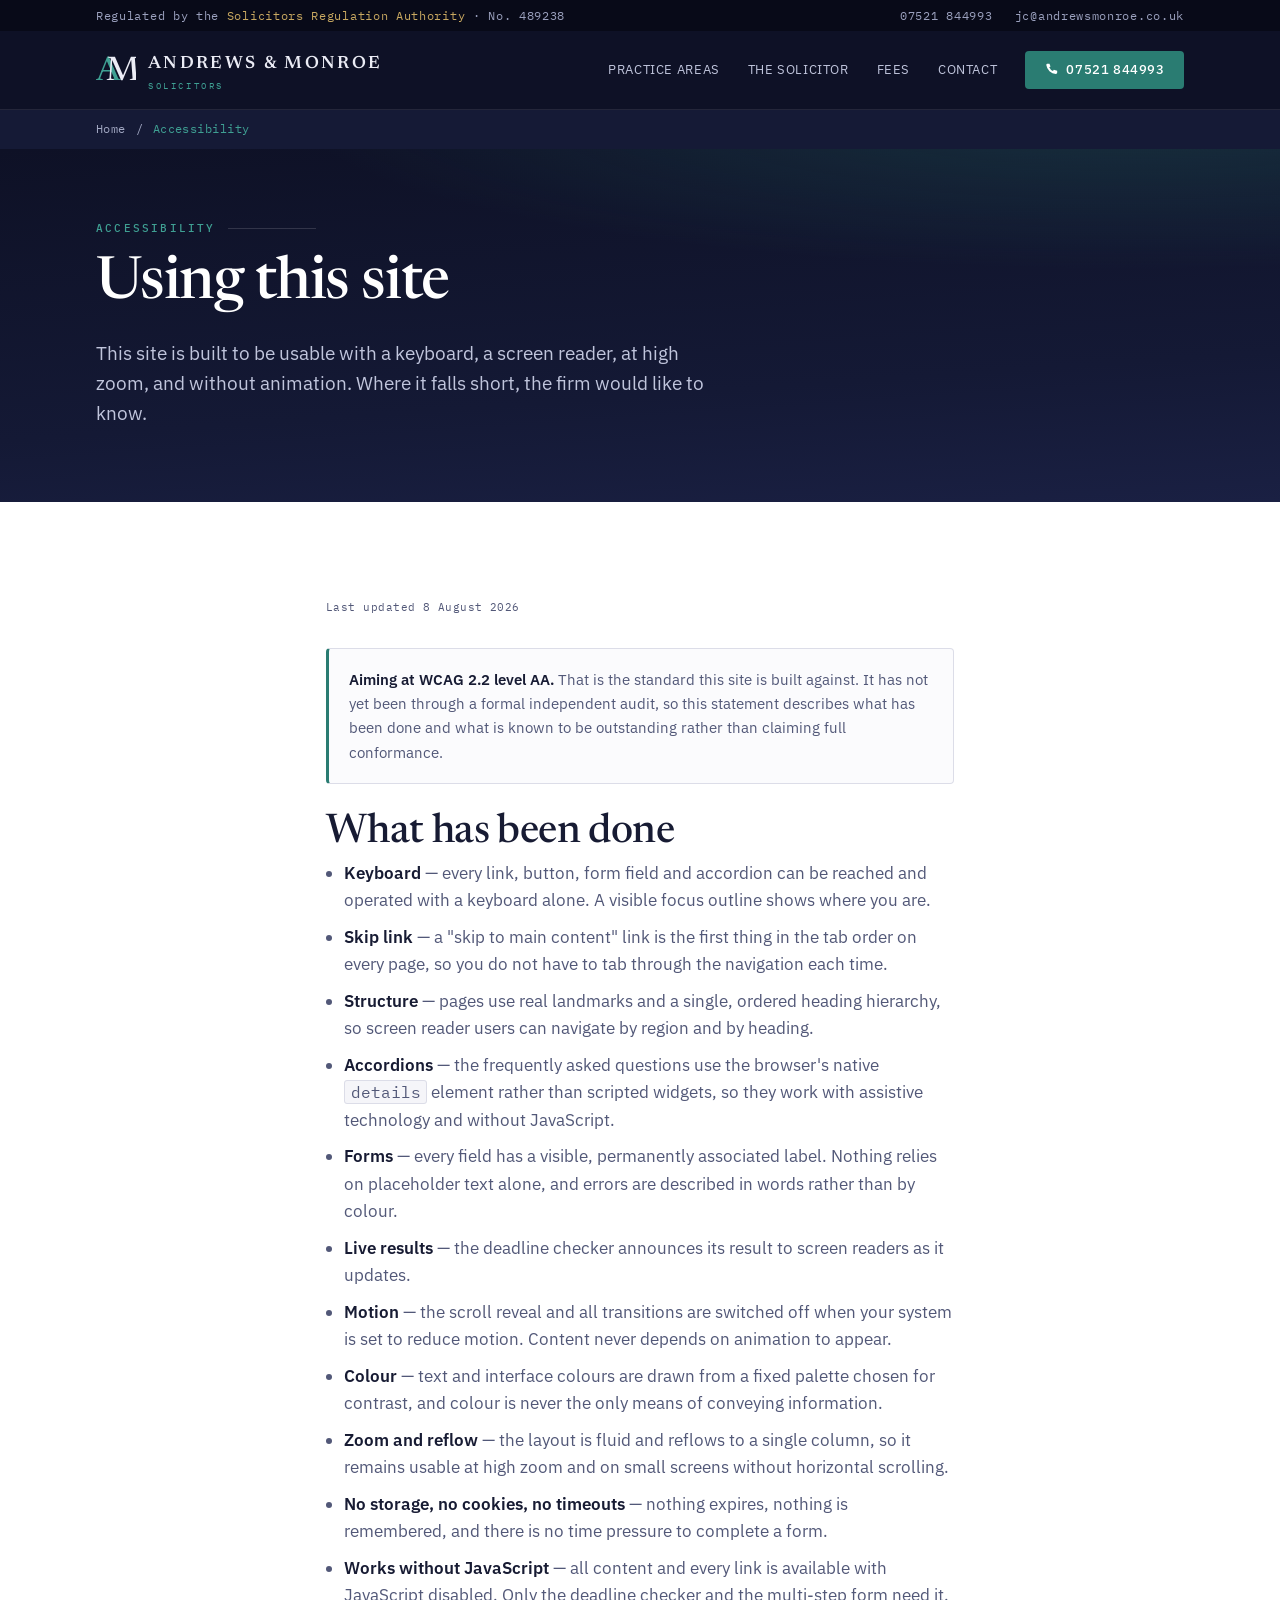
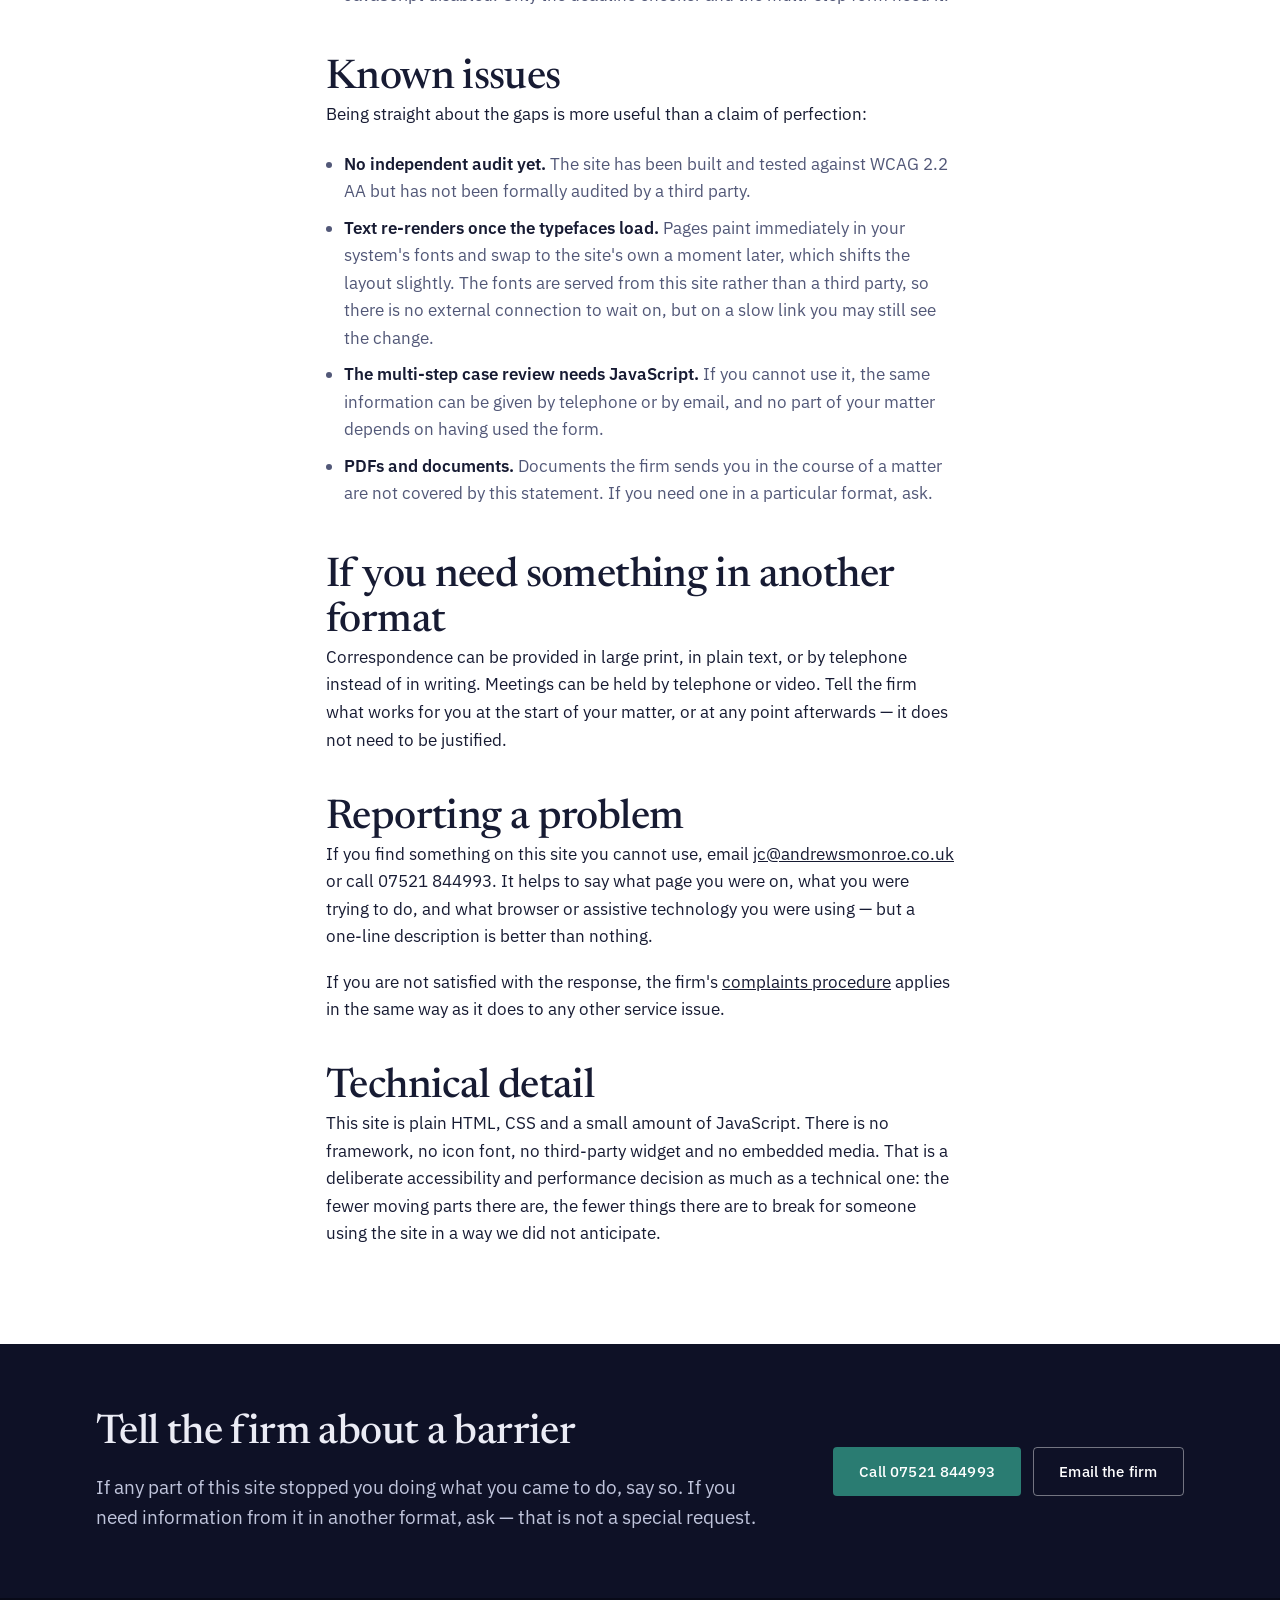
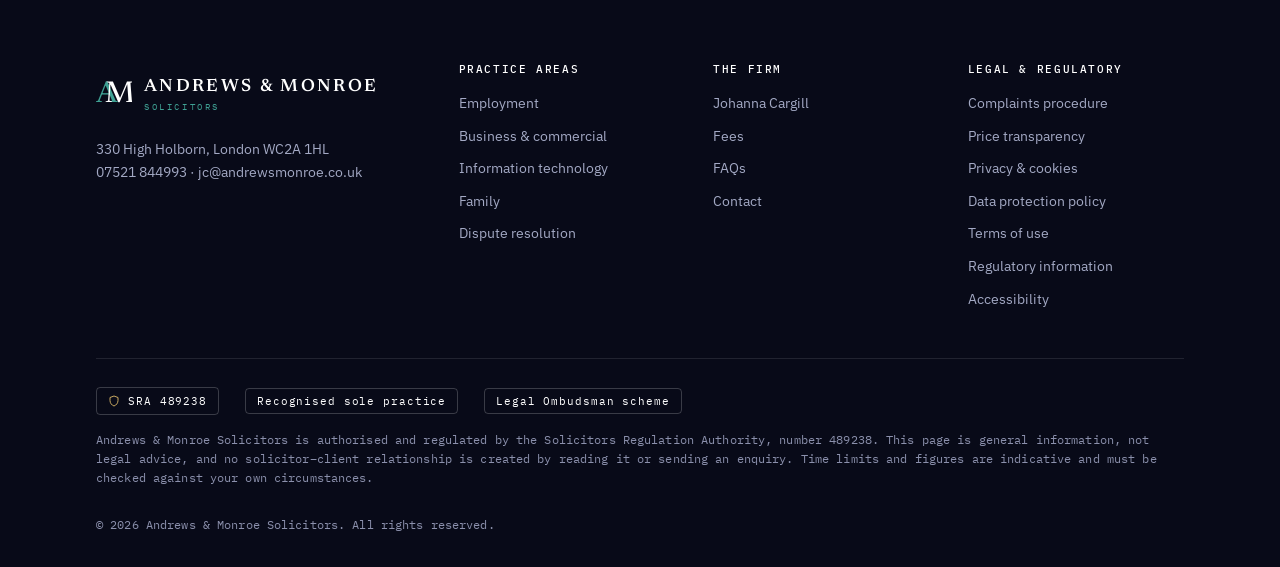
==== commit c5ec4e24: "Add a rewritten data protection policy Carries across the firm's Data Protection Policy, which was n" ====
--- a/accessibility.html
+++ b/accessibility.html
@@ -233,6 +233,7 @@
           <li><a href="complaints.html">Complaints procedure</a></li>
           <li><a href="index.html#fees">Price transparency</a></li>
           <li><a href="privacy.html">Privacy &amp; cookies</a></li>
+          <li><a href="data-protection.html">Data protection policy</a></li>
           <li><a href="terms.html">Terms of use</a></li>
           <li><a href="regulatory.html">Regulatory information</a></li>
           <li><a href="accessibility.html">Accessibility</a></li>
